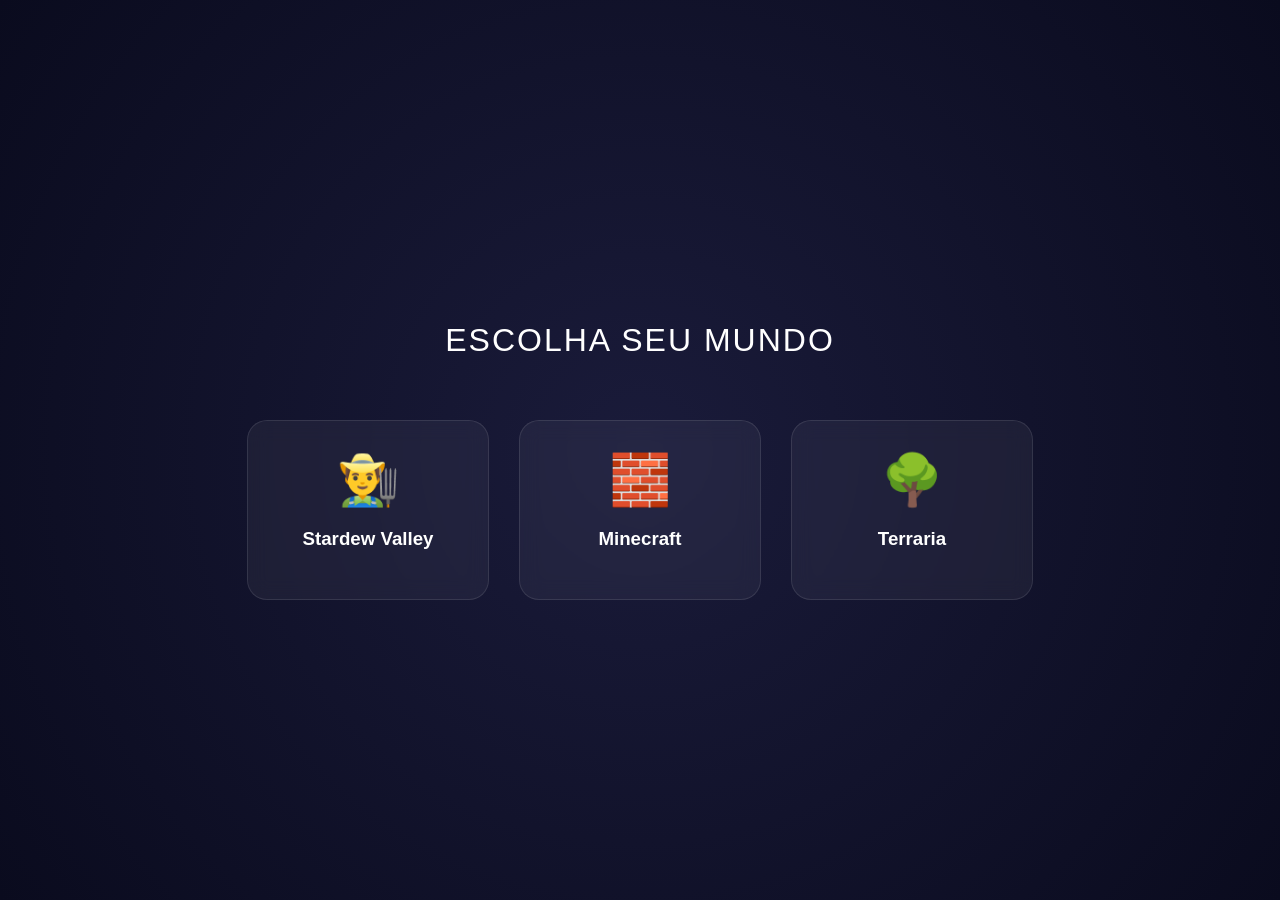
==== src/main/resources/static/index.html @ 04fe13ec "modifcações professor adicionando lembretes, historico de mensagens e sugestões de perguntas (coment" ====
<!DOCTYPE html>
<html lang="pt-br">
<head>
    <meta charset="UTF-8">
    <title>Wiki AI Selector</title>
    <style>
        :root {
            --bg-deep: #0a0b1e; 
            --accent-purple: #4b1d8d; 
            --glass: rgba(255, 255, 255, 0.05);
        }
        body {
            background: radial-gradient(circle at center, #1a1b3a 0%, var(--bg-deep) 100%);
            color: white; font-family: 'Segoe UI', sans-serif;
            display: flex; flex-direction: column; align-items: center; justify-content: center;
            height: 100vh; margin: 0; overflow: hidden;
        }
        .grid { display: flex; gap: 30px; margin-top: 40px; }
        .card {
            background: var(--glass); border: 1px solid rgba(255,255,255,0.1);
            padding: 30px; border-radius: 20px; width: 180px; text-align: center;
            cursor: pointer; transition: 0.4s; backdrop-filter: blur(10px);
        }
        .card:hover { 
            transform: translateY(-15px); background: var(--accent-purple);
            box-shadow: 0 0 30px rgba(125, 95, 255, 0.4);
        }
        h1 { font-weight: 300; letter-spacing: 2px; }
        .icon { font-size: 50px; margin-bottom: 15px; }
    </style>
</head>
<body>
    <h1>ESCOLHA SEU MUNDO</h1>
    <div class="grid">
        <div class="card" onclick="startChat('Stardew Valley')">
            <div class="icon">👨‍🌾</div>
            <h3>Stardew Valley</h3>
        </div>
        <div class="card" onclick="startChat('Minecraft')">
            <div class="icon">🧱</div>
            <h3>Minecraft</h3>
        </div>
        <div class="card" onclick="startChat('Terraria')">
            <div class="icon">🌳</div>
            <h3>Terraria</h3>
        </div>
    </div>

    <script>
        function startChat(game) {
            localStorage.setItem('selectedGame', game);
            window.location.href = 'chat.html';
        }
    </script>
</body>
</html>
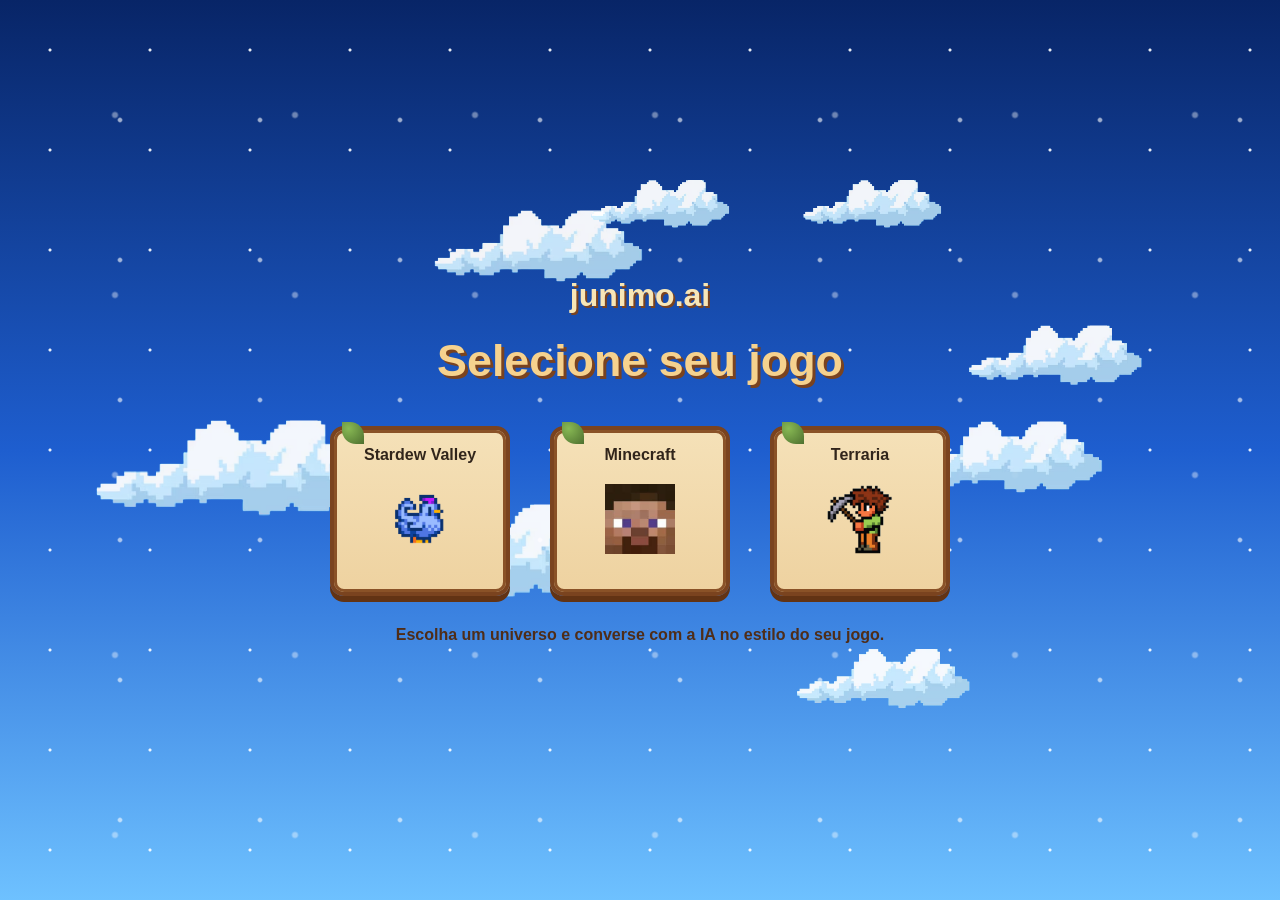
==== commit f6e26e65: "front finalizado" ====
--- a/src/main/resources/static/index.html
+++ b/src/main/resources/static/index.html
@@ -1,56 +1,280 @@
-<!DOCTYPE html>
-<html lang="pt-br">
-<head>
-    <meta charset="UTF-8">
-    <title>Wiki AI Selector</title>
+<!doctype html>
+<html lang="pt-BR">
+  <head>
+    <meta charset="UTF-8" />
+    <meta name="viewport" content="width=device-width, initial-scale=1.0" />
+    <title>Junimo.ai</title>
+
     <style>
-        :root {
-            --bg-deep: #0a0b1e; 
-            --accent-purple: #4b1d8d; 
-            --glass: rgba(255, 255, 255, 0.05);
+      :root {
+        --wood-dark: #7a431f;
+        --wood: #9f5d2f;
+        --wood-light: #c9894f;
+        --panel-shadow: #623314;
+        --ink: #4f2d18;
+      }
+
+      * {
+        box-sizing: border-box;
+      }
+
+      html,
+      body {
+        width: 100%;
+        height: 100%;
+        margin: 0;
+      }
+
+      /* 🌌 FUNDO */
+      body {
+        font-family: "Trebuchet MS", "Verdana", sans-serif;
+        color: var(--ink);
+        display: flex;
+        align-items: center;
+        justify-content: center;
+
+        background:
+          radial-gradient(circle, rgba(255, 255, 255, 0.9) 1px, transparent 2px)
+            0 0 / 100px 100px,
+          radial-gradient(
+              circle,
+              rgba(255, 255, 255, 0.6) 1.5px,
+              transparent 3px
+            )
+            50px 50px / 140px 140px,
+          radial-gradient(circle, rgba(255, 255, 255, 0.4) 2px, transparent 4px)
+            25px 25px / 180px 180px,
+          linear-gradient(to bottom, #082567 0%, #1e5ecf 50%, #6ec1ff 100%);
+      }
+
+      /* ☁️ NUVENS */
+      .clouds-layer {
+        position: fixed;
+        inset: 0;
+        pointer-events: none;
+        z-index: 0;
+      }
+
+      .cloud {
+        position: absolute;
+        opacity: 0.95;
+        animation: floatCloud 80s linear infinite;
+      }
+
+      .cloud img {
+        width: 100%;
+        image-rendering: pixelated;
+      }
+
+      @keyframes floatCloud {
+        0% {
+          transform: translateX(0);
         }
-        body {
-            background: radial-gradient(circle at center, #1a1b3a 0%, var(--bg-deep) 100%);
-            color: white; font-family: 'Segoe UI', sans-serif;
-            display: flex; flex-direction: column; align-items: center; justify-content: center;
-            height: 100vh; margin: 0; overflow: hidden;
+        100% {
+          transform: translateX(-200px);
         }
-        .grid { display: flex; gap: 30px; margin-top: 40px; }
-        .card {
-            background: var(--glass); border: 1px solid rgba(255,255,255,0.1);
-            padding: 30px; border-radius: 20px; width: 180px; text-align: center;
-            cursor: pointer; transition: 0.4s; backdrop-filter: blur(10px);
-        }
-        .card:hover { 
-            transform: translateY(-15px); background: var(--accent-purple);
-            box-shadow: 0 0 30px rgba(125, 95, 255, 0.4);
-        }
-        h1 { font-weight: 300; letter-spacing: 2px; }
-        .icon { font-size: 50px; margin-bottom: 15px; }
+      }
+
+      .cloud-9 {
+        top: 60px;
+        left: 400px;
+        width: 300px;
+      }
+      .cloud-10 {
+        top: 80px;
+        right: 300px;
+        width: 200px;
+      }
+      .cloud-11 {
+        top: 220px;
+        left: 50px;
+        width: 400px;
+      }
+      .cloud-12 {
+        top: 200px;
+        right: 90px;
+        width: 250px;
+      }
+      .cloud-13 {
+        bottom: 100px;
+        left: 300px;
+        width: 390px;
+      }
+      .cloud-14 {
+        bottom: 250px;
+        right: 120px;
+        width: 300px;
+      }
+      .cloud-15 {
+        bottom: 60px;
+        left: 60%;
+        width: 250px;
+      }
+      .cloud-16 {
+        top: 80px;
+        right: 40%;
+        width: 200px;
+      }
+
+      .container {
+        position: relative;
+        z-index: 1;
+        text-align: center;
+        max-width: 900px;
+      }
+
+      .brand {
+        font-size: 2rem;
+        font-weight: 900;
+        color: #f7e6b7;
+        text-shadow: 2px 2px 0 #7a431f;
+      }
+
+      .panel-title {
+        font-size: 2.8rem;
+        margin: 20px 0 40px;
+        color: #f6d28e;
+        text-shadow: 3px 3px 0 #7a431f;
+      }
+
+      /* 🎮 JOGOS */
+      .games {
+        display: flex;
+        justify-content: center;
+        gap: 40px;
+        flex-wrap: wrap;
+      }
+
+      .game-btn {
+        text-decoration: none;
+        color: inherit;
+      }
+
+      .game-card {
+        position: relative;
+
+        background: linear-gradient(to bottom, #f5e1b8, #eed2a0);
+
+        border: 4px solid #7a431f;
+        border-radius: 14px;
+
+        padding: 16px 12px;
+
+        box-shadow:
+          inset 0 0 0 3px #8a5227,
+          0 6px 0 #623314;
+
+        transition: 0.2s ease;
+
+        width: 180px;
+        height: 170px;
+      }
+      .game-card::before {
+        content: "";
+        position: absolute;
+        top: -8px;
+        left: 8px;
+
+        width: 22px;
+        height: 22px;
+
+        background: radial-gradient(circle at 30% 30%, #88b954, #4d6f2f);
+        border-radius: 0 14px 0 14px;
+      }
+      .game-btn:hover .game-card {
+        transform: translateY(-6px);
+      }
+
+      .game-btn:active .game-card {
+        transform: translateY(2px);
+        box-shadow:
+          inset 0 0 0 3px #8a5227,
+          0 2px 0 #623314;
+      }
+      .game-name {
+        color: #4f2d18;
+        font-weight: bold;
+        margin-bottom: 10px;
+      }
+
+      .game-card:hover {
+        transform: translateY(-6px);
+      }
+
+      .game-card:active {
+        transform: translateY(2px);
+        box-shadow: 0 2px 0 var(--panel-shadow);
+      }
+
+      .game-name {
+        color: #31251b;
+        font-size: 1rem;
+        margin-bottom: 10px;
+      }
+
+      .game-thumb {
+        width: 70px;
+        height: 90px;
+        object-fit: contain;
+      }
+
+      /* TEXTO FINAL */
+      .footer-text {
+        margin-top: 30px;
+        font-weight: bold;
+      }
     </style>
-</head>
-<body>
-    <h1>ESCOLHA SEU MUNDO</h1>
-    <div class="grid">
-        <div class="card" onclick="startChat('Stardew Valley')">
-            <div class="icon">👨‍🌾</div>
-            <h3>Stardew Valley</h3>
-        </div>
-        <div class="card" onclick="startChat('Minecraft')">
-            <div class="icon">🧱</div>
-            <h3>Minecraft</h3>
-        </div>
-        <div class="card" onclick="startChat('Terraria')">
-            <div class="icon">🌳</div>
-            <h3>Terraria</h3>
-        </div>
+  </head>
+
+  <body>
+    <!-- ☁️ NUVENS -->
+    <div class="clouds-layer">
+      <div class="cloud cloud-9"><img src="images/cloud.png" /></div>
+      <div class="cloud cloud-10"><img src="images/cloud.png" /></div>
+      <div class="cloud cloud-11"><img src="images/cloud.png" /></div>
+      <div class="cloud cloud-12"><img src="images/cloud.png" /></div>
+      <div class="cloud cloud-13"><img src="images/cloud.png" /></div>
+      <div class="cloud cloud-14"><img src="images/cloud.png" /></div>
+      <div class="cloud cloud-15"><img src="images/cloud.png" /></div>
+      <div class="cloud cloud-16"><img src="images/cloud.png" /></div>
     </div>
 
+    <main class="container">
+      <h1 class="brand">junimo.ai</h1>
+      <h2 class="panel-title">Selecione seu jogo</h2>
+
+      <div class="games">
+        <a href="chat.html" onclick="selectGame('stardew')" class="game-btn">
+          <div class="game-card">
+            <div class="game-name">Stardew Valley</div>
+            <img class="game-thumb" src="images/galinha.png" />
+          </div>
+        </a>
+
+        <a href="chat.html" onclick="selectGame('minecraft')" class="game-btn">
+          <div class="game-card">
+            <div class="game-name">Minecraft</div>
+            <img class="game-thumb" src="images/steve.jpg" />
+          </div>
+        </a>
+
+        <a href="chat.html" onclick="selectGame('terraria')" class="game-btn">
+          <div class="game-card">
+            <div class="game-name">Terraria</div>
+            <img class="game-thumb" src="images/terrariahum.png" />
+          </div>
+        </a>
+      </div>
+
+      <div class="footer-text">
+        Escolha um universo e converse com a IA no estilo do seu jogo.
+      </div>
+    </main>
+
     <script>
-        function startChat(game) {
-            localStorage.setItem('selectedGame', game);
-            window.location.href = 'chat.html';
-        }
+      function selectGame(game) {
+        localStorage.setItem("selectedGame", game);
+      }
     </script>
-</body>
-</html>+  </body>
+</html>
